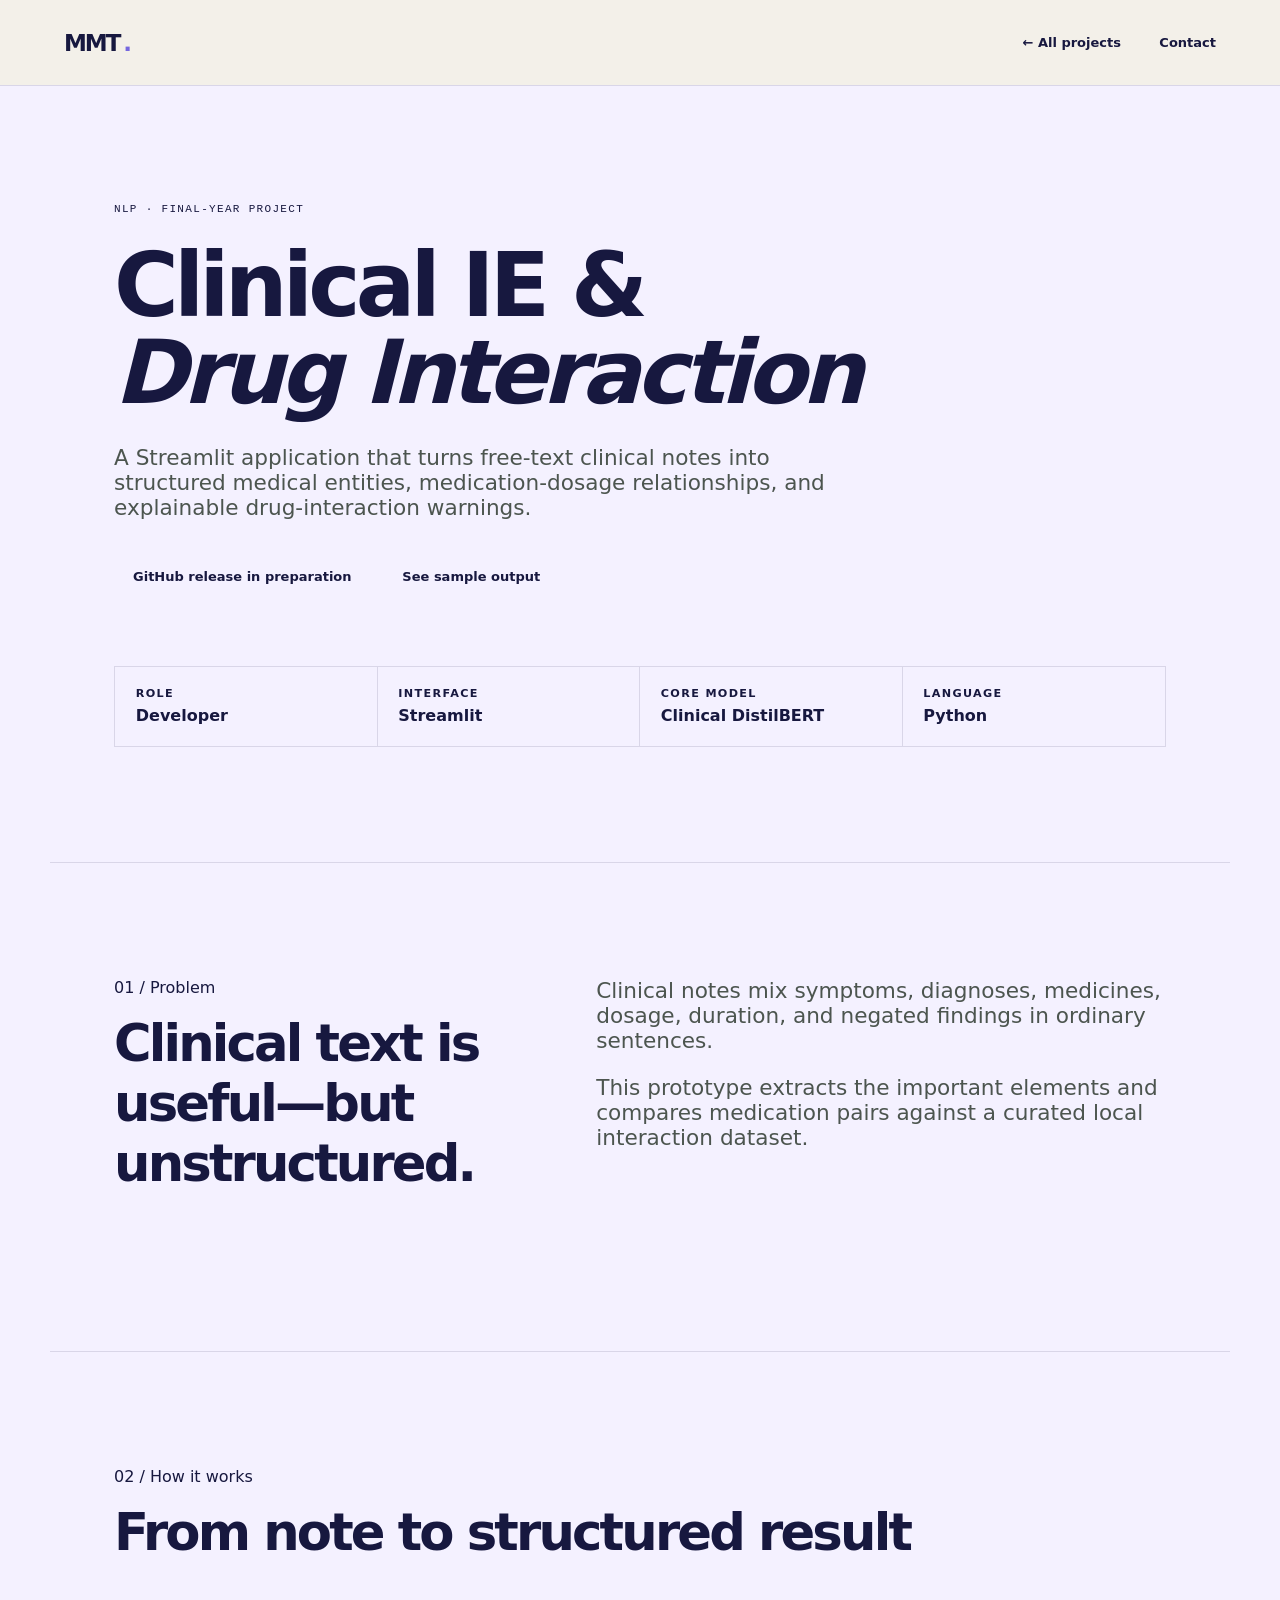
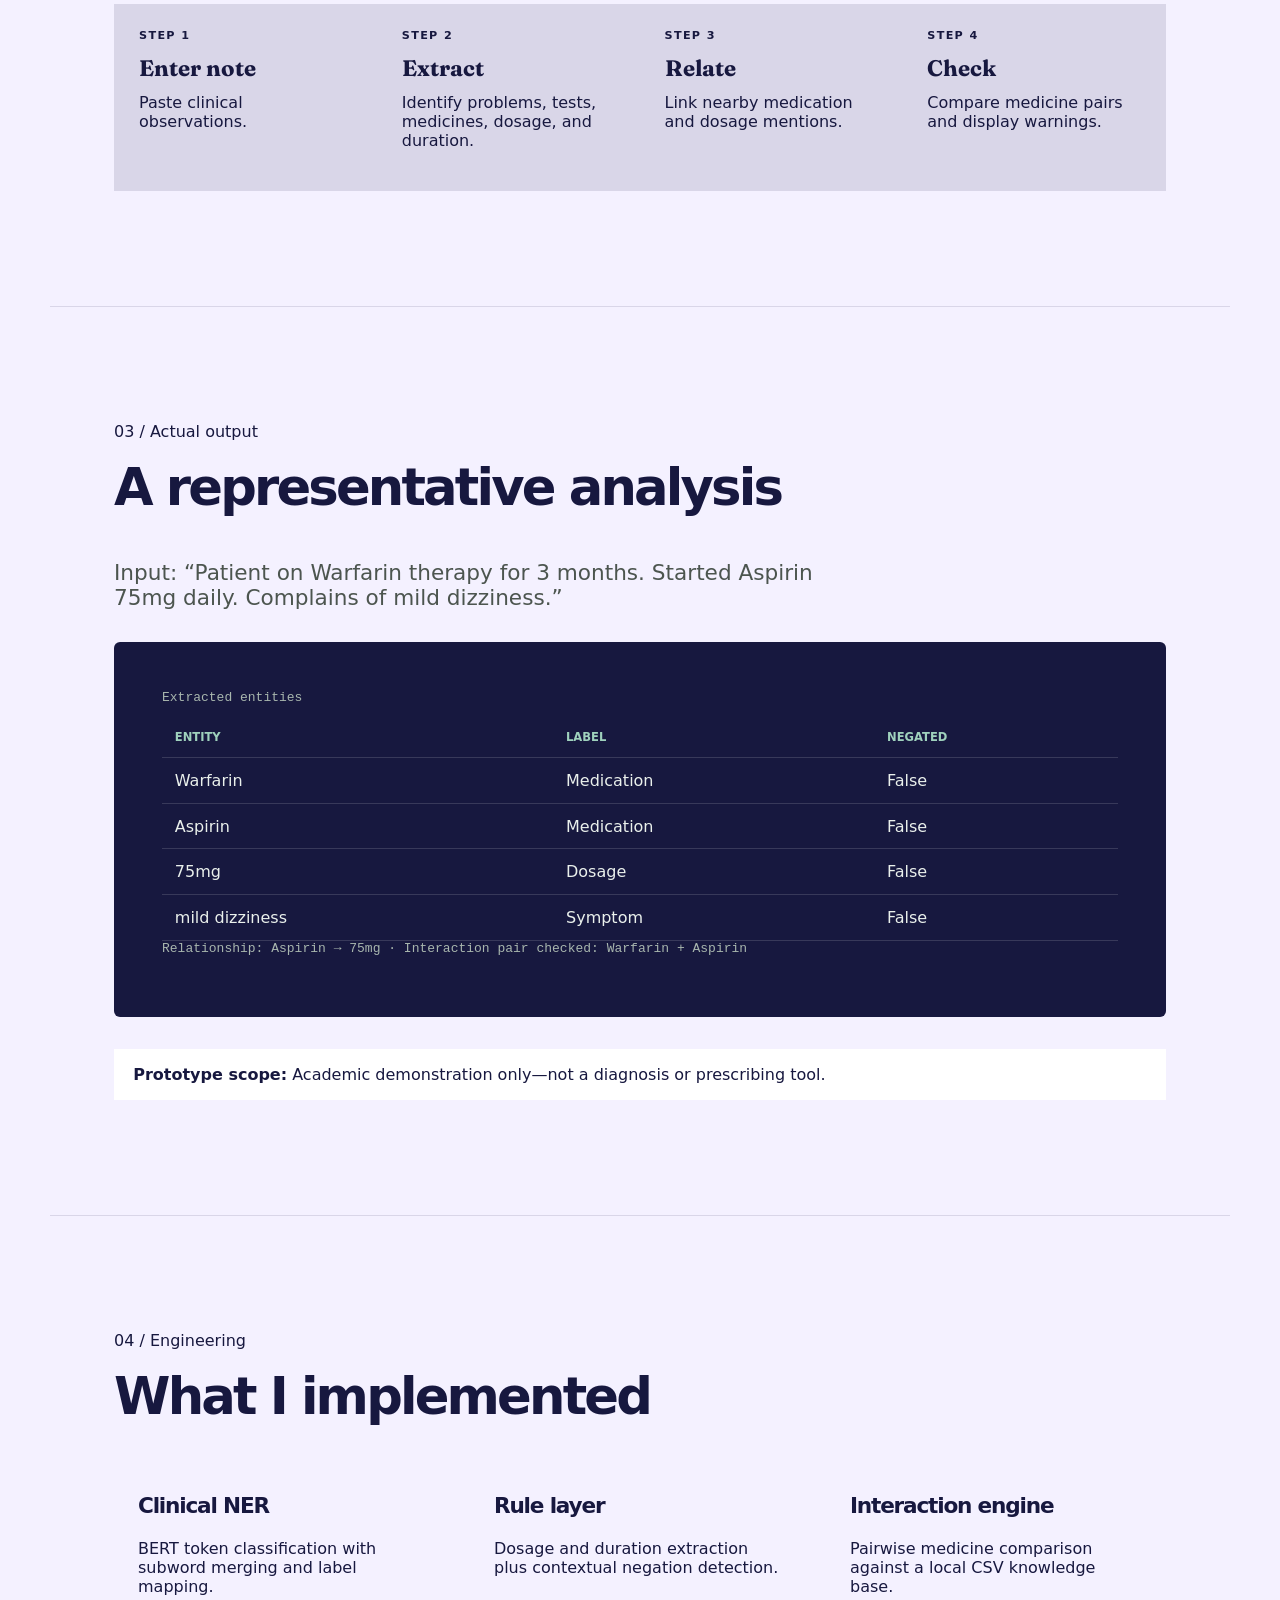
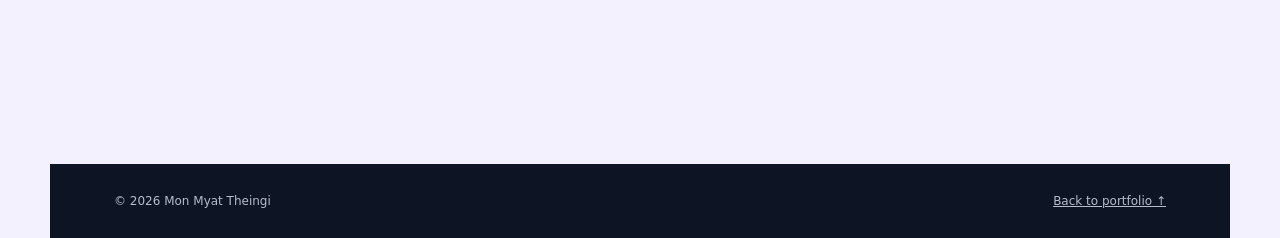
==== clinical-ie.html @ cabc3d81 "Redesign portfolio homepage and add project case studies" ====
<!doctype html><html lang="en"><head><meta charset="utf-8"><meta name="viewport" content="width=device-width,initial-scale=1"><meta name="description" content="Clinical information extraction project by Mon Myat Theingi"><title>Clinical IE & Drug Interaction | Mon Myat Theingi</title><link rel="preconnect" href="https://fonts.googleapis.com"><link rel="preconnect" href="https://fonts.gstatic.com" crossorigin><link href="https://fonts.googleapis.com/css2?family=DM+Sans:wght@400;500;600;700&family=Fraunces:opsz,wght@9..144,600&display=swap" rel="stylesheet"><link rel="stylesheet" href="case-study.css"></head><body>
<header class="site-header case-header"><a class="logo" href="index.html">MMT<span>.</span></a><nav><a href="index.html#projects">← All projects</a><a href="mailto:monmyattheingi288@gmail.com">Contact</a></nav></header><main class="case-main">
<section class="case-hero"><p class="eyebrow">NLP · Final-year project</p><h1>Clinical IE &<br><em>Drug Interaction</em></h1><p class="case-lead">A Streamlit application that turns free-text clinical notes into structured medical entities, medication-dosage relationships, and explainable drug-interaction warnings.</p><div class="case-actions"><span class="button primary">GitHub release in preparation</span><a class="button secondary" href="#demo">See sample output</a></div><div class="case-meta"><div><span>Role</span><strong>Developer</strong></div><div><span>Interface</span><strong>Streamlit</strong></div><div><span>Core model</span><strong>Clinical DistilBERT</strong></div><div><span>Language</span><strong>Python</strong></div></div></section>
<section class="case-section split"><div><p class="section-number">01 / Problem</p><h2>Clinical text is useful—but unstructured.</h2></div><div class="case-copy"><p>Clinical notes mix symptoms, diagnoses, medicines, dosage, duration, and negated findings in ordinary sentences.</p><p>This prototype extracts the important elements and compares medication pairs against a curated local interaction dataset.</p></div></section>
<section class="case-section"><p class="section-number">02 / How it works</p><h2>From note to structured result</h2><div class="flow"><div><span class="mini-label">Step 1</span><b>Enter note</b><p>Paste clinical observations.</p></div><div><span class="mini-label">Step 2</span><b>Extract</b><p>Identify problems, tests, medicines, dosage, and duration.</p></div><div><span class="mini-label">Step 3</span><b>Relate</b><p>Link nearby medication and dosage mentions.</p></div><div><span class="mini-label">Step 4</span><b>Check</b><p>Compare medicine pairs and display warnings.</p></div></div></section>
<section class="case-section" id="demo"><p class="section-number">03 / Actual output</p><h2>A representative analysis</h2><p class="case-copy">Input: “Patient on Warfarin therapy for 3 months. Started Aspirin 75mg daily. Complains of mild dizziness.”</p><div class="demo-panel"><p class="demo-note">Extracted entities</p><table class="demo-table"><thead><tr><th>Entity</th><th>Label</th><th>Negated</th></tr></thead><tbody><tr><td>Warfarin</td><td>Medication</td><td>False</td></tr><tr><td>Aspirin</td><td>Medication</td><td>False</td></tr><tr><td>75mg</td><td>Dosage</td><td>False</td></tr><tr><td>mild dizziness</td><td>Symptom</td><td>False</td></tr></tbody></table><p class="demo-note">Relationship: Aspirin → 75mg · Interaction pair checked: Warfarin + Aspirin</p></div><div class="note-box"><strong>Prototype scope:</strong> Academic demonstration only—not a diagnosis or prescribing tool.</div></section>
<section class="case-section"><p class="section-number">04 / Engineering</p><h2>What I implemented</h2><div class="result-grid"><article><h3>Clinical NER</h3><p>BERT token classification with subword merging and label mapping.</p></article><article><h3>Rule layer</h3><p>Dosage and duration extraction plus contextual negation detection.</p></article><article><h3>Interaction engine</h3><p>Pairwise medicine comparison against a local CSV knowledge base.</p></article></div></section></main><footer class="case-footer"><span>© 2026 Mon Myat Theingi</span><a href="index.html">Back to portfolio ↑</a></footer></body></html>
---- case-study.css ----
@import url("style.css");
.case-header{position:sticky;top:0;background:rgba(243,240,232,.94);backdrop-filter:blur(12px)}.case-main{max-width:1180px;margin:auto}.case-hero,.case-section{padding:clamp(4rem,9vw,8rem) clamp(1.25rem,5vw,4rem)}.case-hero h1{max-width:1000px}.case-lead,.case-copy{max-width:760px;font-size:clamp(1.05rem,2vw,1.35rem);color:#4c554f}.case-actions{display:flex;gap:.8rem;flex-wrap:wrap;margin-top:2rem}.case-meta{display:grid;grid-template-columns:repeat(4,1fr);border:1px solid var(--line);margin-top:4rem}.case-meta div{padding:1.3rem;border-right:1px solid var(--line)}.case-meta div:last-child{border:0}.case-meta span,.mini-label{display:block;color:var(--green);font-size:.7rem;font-weight:700;letter-spacing:.12em;text-transform:uppercase}.case-meta strong{display:block;margin-top:.35rem}.case-section{border-top:1px solid var(--line)}.case-section h2{font-size:clamp(2.3rem,4vw,4.5rem)}.split{display:grid;grid-template-columns:.8fr 1.2fr;gap:8vw}.flow{display:grid;grid-template-columns:repeat(4,1fr);gap:1px;background:var(--line);border:1px solid var(--line);margin-top:2.5rem}.flow div{background:var(--paper);padding:1.5rem;min-height:150px}.flow b{font-family:"Fraunces";font-size:1.4rem;display:block;margin:.7rem 0}.demo-panel{background:var(--ink);color:#eaf0ec;padding:clamp(1.2rem,4vw,3rem);border-radius:6px;margin-top:2rem;overflow:auto}.demo-note{color:#a8b6ae;font-family:monospace}.demo-table{width:100%;border-collapse:collapse;min-width:600px}.demo-table th,.demo-table td{text-align:left;padding:.8rem;border-bottom:1px solid rgba(255,255,255,.14)}.demo-table th{color:#9fd1bd;font-size:.72rem;text-transform:uppercase}.architecture{background:#fff;border:1px solid var(--line);padding:2rem;margin-top:2rem;font-family:monospace;line-height:2;text-align:center}.architecture span{display:inline-block;background:var(--card);padding:.35rem .7rem;border-radius:4px;margin:.2rem}.result-grid{display:grid;grid-template-columns:repeat(3,1fr);gap:1rem;margin-top:2rem}.result-grid article{padding:1.5rem;background:var(--card);min-height:180px}.result-grid h3{font-size:1.35rem}.case-image{width:100%;max-height:480px;object-fit:cover;border:1px solid var(--line);background:#fff;margin-top:2rem}.note-box{border-left:4px solid var(--orange);padding:1rem 1.2rem;background:#fff;margin-top:2rem}.case-footer{max-width:1180px;margin:auto}
@media(max-width:760px){.case-header nav{display:flex;position:static;background:none;padding:0;border:0}.case-header nav a:not(:last-child){display:none}.case-meta{grid-template-columns:1fr 1fr}.case-meta div:nth-child(2){border-right:0}.split,.flow,.result-grid{grid-template-columns:1fr}.split{gap:1.5rem}.flow div{min-height:auto}}
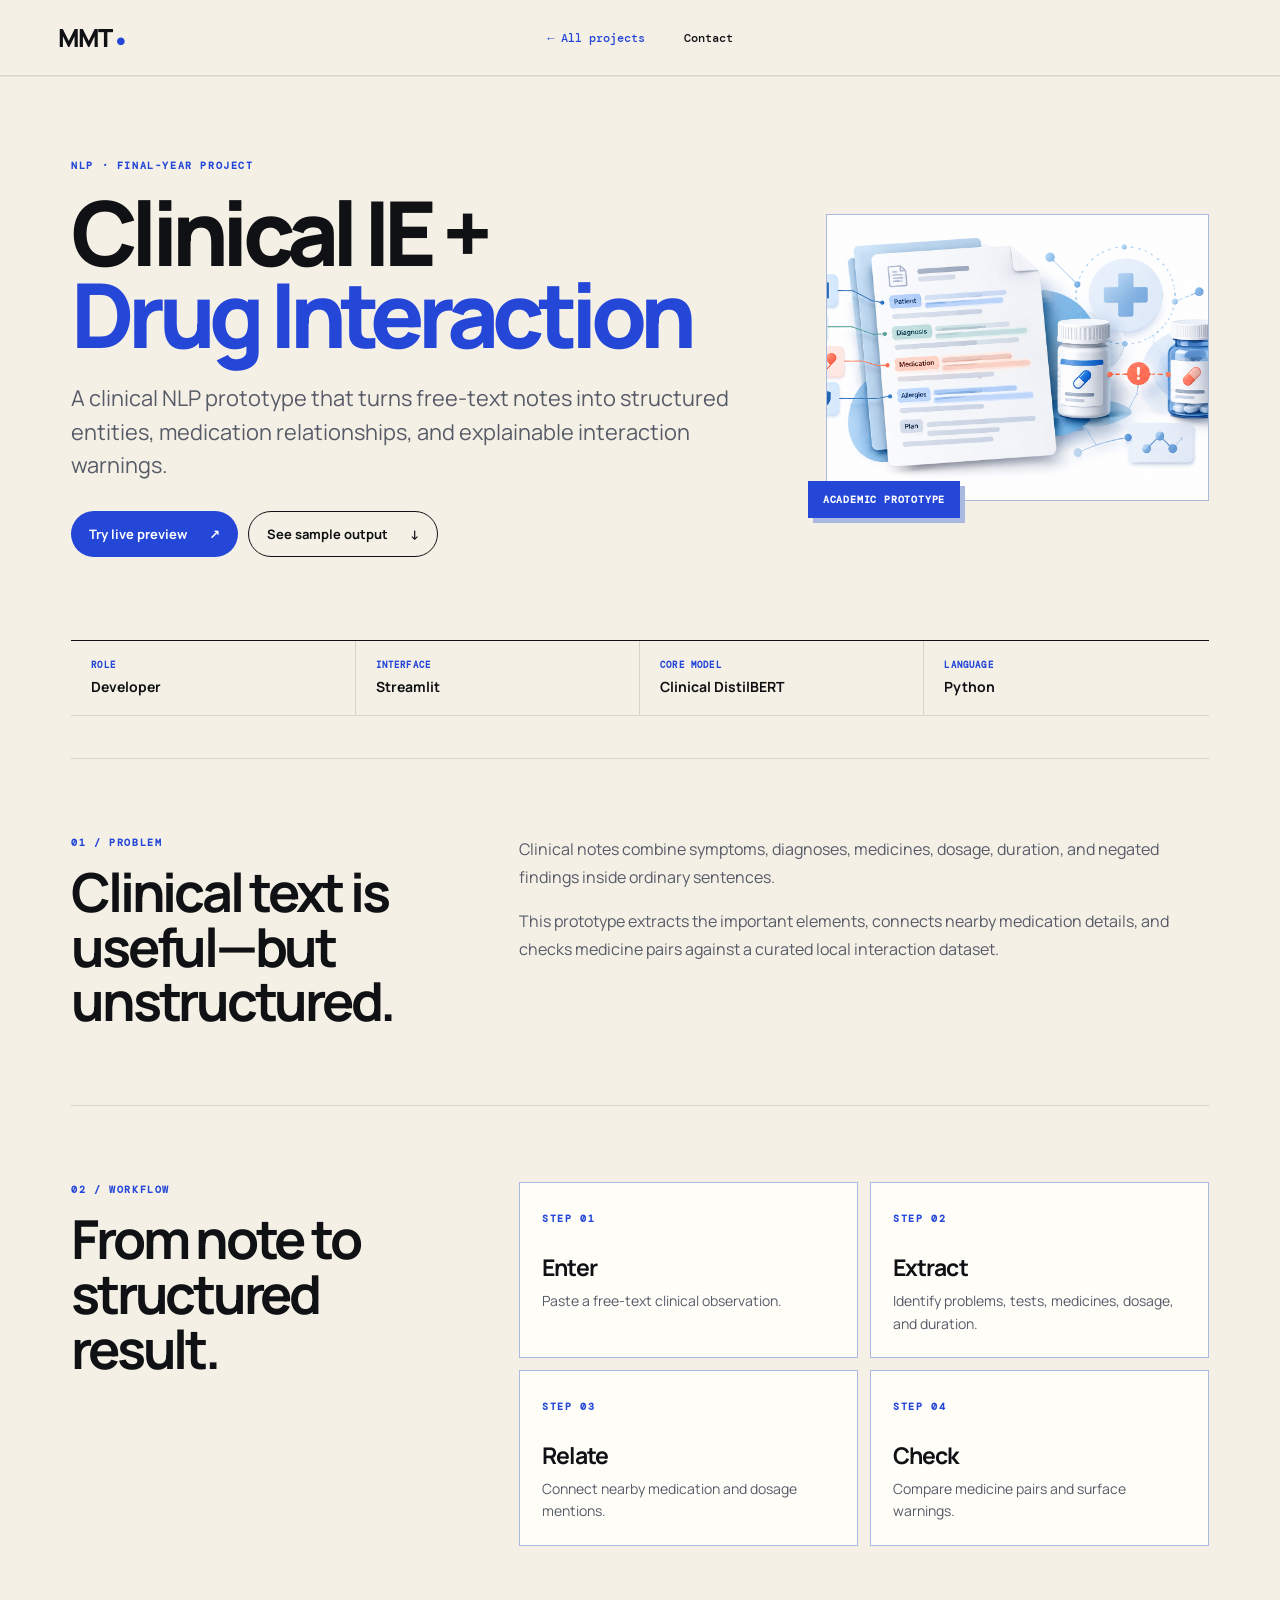
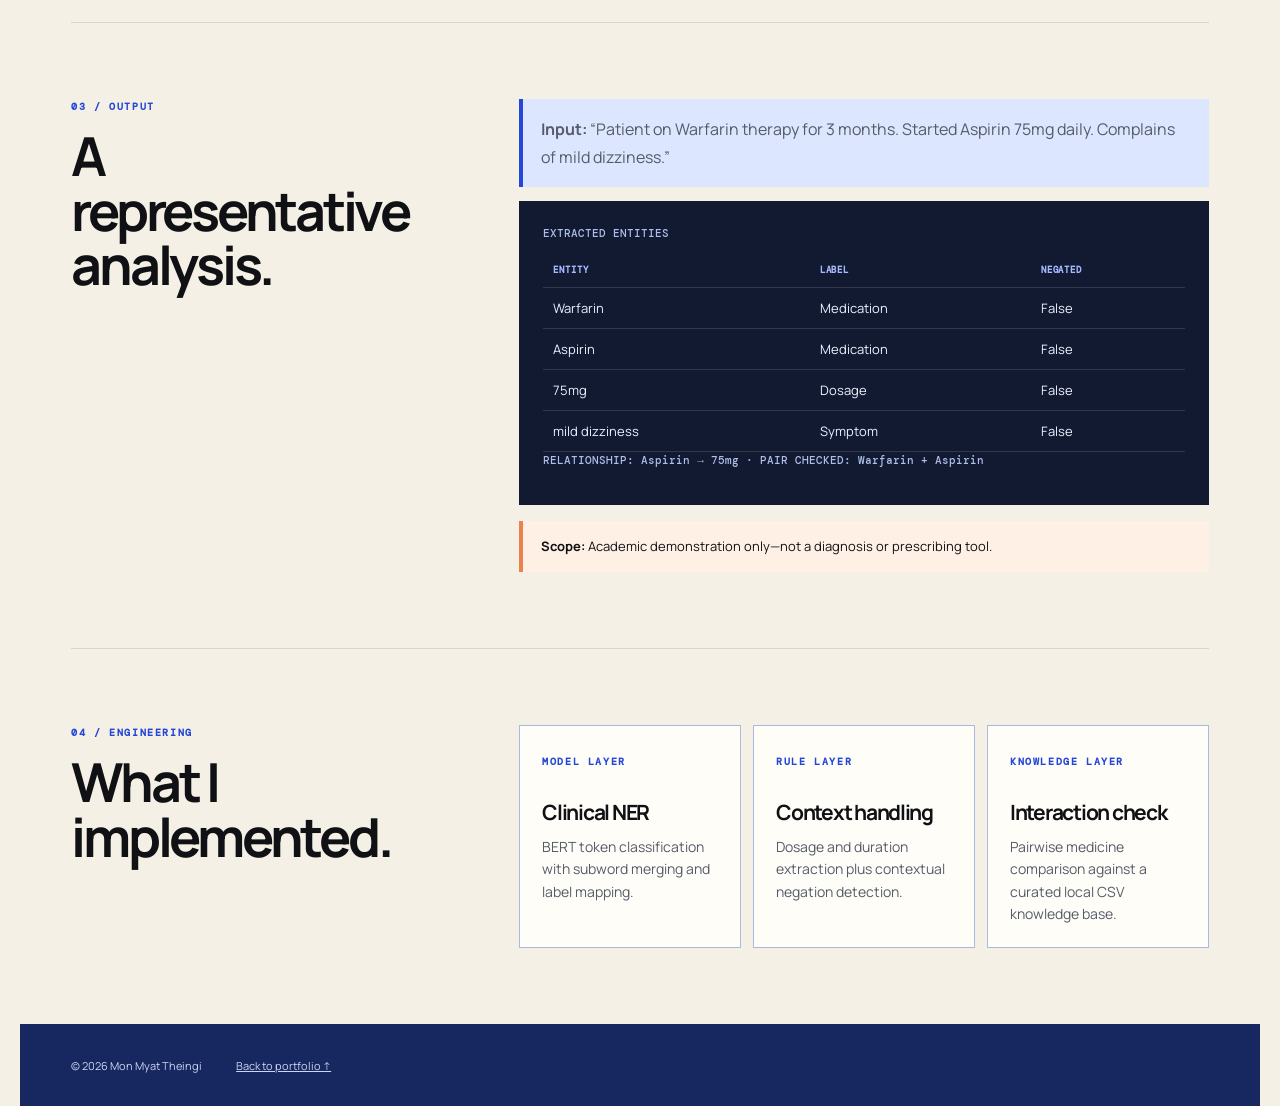
==== commit 2c7cf599: "Redesign project case studies" ====
--- a/clinical-ie.html
+++ b/clinical-ie.html
@@ -1,7 +1,108 @@
-<!doctype html><html lang="en"><head><meta charset="utf-8"><meta name="viewport" content="width=device-width,initial-scale=1"><meta name="description" content="Clinical information extraction project by Mon Myat Theingi"><title>Clinical IE & Drug Interaction | Mon Myat Theingi</title><link rel="preconnect" href="https://fonts.googleapis.com"><link rel="preconnect" href="https://fonts.gstatic.com" crossorigin><link href="https://fonts.googleapis.com/css2?family=DM+Sans:wght@400;500;600;700&family=Fraunces:opsz,wght@9..144,600&display=swap" rel="stylesheet"><link rel="stylesheet" href="case-study.css"></head><body>
-<header class="site-header case-header"><a class="logo" href="index.html">MMT<span>.</span></a><nav><a href="index.html#projects">← All projects</a><a href="mailto:monmyattheingi288@gmail.com">Contact</a></nav></header><main class="case-main">
-<section class="case-hero"><p class="eyebrow">NLP · Final-year project</p><h1>Clinical IE &<br><em>Drug Interaction</em></h1><p class="case-lead">A Streamlit application that turns free-text clinical notes into structured medical entities, medication-dosage relationships, and explainable drug-interaction warnings.</p><div class="case-actions"><span class="button primary">GitHub release in preparation</span><a class="button secondary" href="#demo">See sample output</a></div><div class="case-meta"><div><span>Role</span><strong>Developer</strong></div><div><span>Interface</span><strong>Streamlit</strong></div><div><span>Core model</span><strong>Clinical DistilBERT</strong></div><div><span>Language</span><strong>Python</strong></div></div></section>
-<section class="case-section split"><div><p class="section-number">01 / Problem</p><h2>Clinical text is useful—but unstructured.</h2></div><div class="case-copy"><p>Clinical notes mix symptoms, diagnoses, medicines, dosage, duration, and negated findings in ordinary sentences.</p><p>This prototype extracts the important elements and compares medication pairs against a curated local interaction dataset.</p></div></section>
-<section class="case-section"><p class="section-number">02 / How it works</p><h2>From note to structured result</h2><div class="flow"><div><span class="mini-label">Step 1</span><b>Enter note</b><p>Paste clinical observations.</p></div><div><span class="mini-label">Step 2</span><b>Extract</b><p>Identify problems, tests, medicines, dosage, and duration.</p></div><div><span class="mini-label">Step 3</span><b>Relate</b><p>Link nearby medication and dosage mentions.</p></div><div><span class="mini-label">Step 4</span><b>Check</b><p>Compare medicine pairs and display warnings.</p></div></div></section>
-<section class="case-section" id="demo"><p class="section-number">03 / Actual output</p><h2>A representative analysis</h2><p class="case-copy">Input: “Patient on Warfarin therapy for 3 months. Started Aspirin 75mg daily. Complains of mild dizziness.”</p><div class="demo-panel"><p class="demo-note">Extracted entities</p><table class="demo-table"><thead><tr><th>Entity</th><th>Label</th><th>Negated</th></tr></thead><tbody><tr><td>Warfarin</td><td>Medication</td><td>False</td></tr><tr><td>Aspirin</td><td>Medication</td><td>False</td></tr><tr><td>75mg</td><td>Dosage</td><td>False</td></tr><tr><td>mild dizziness</td><td>Symptom</td><td>False</td></tr></tbody></table><p class="demo-note">Relationship: Aspirin → 75mg · Interaction pair checked: Warfarin + Aspirin</p></div><div class="note-box"><strong>Prototype scope:</strong> Academic demonstration only—not a diagnosis or prescribing tool.</div></section>
-<section class="case-section"><p class="section-number">04 / Engineering</p><h2>What I implemented</h2><div class="result-grid"><article><h3>Clinical NER</h3><p>BERT token classification with subword merging and label mapping.</p></article><article><h3>Rule layer</h3><p>Dosage and duration extraction plus contextual negation detection.</p></article><article><h3>Interaction engine</h3><p>Pairwise medicine comparison against a local CSV knowledge base.</p></article></div></section></main><footer class="case-footer"><span>© 2026 Mon Myat Theingi</span><a href="index.html">Back to portfolio ↑</a></footer></body></html>
+<!doctype html>
+<html lang="en">
+<head>
+  <meta charset="utf-8">
+  <meta name="viewport" content="width=device-width,initial-scale=1">
+  <meta name="description" content="Clinical information extraction and drug-interaction project by Mon Myat Theingi">
+  <title>Clinical IE + Drug Interaction | Mon Myat Theingi</title>
+  <link rel="preconnect" href="https://fonts.googleapis.com">
+  <link rel="preconnect" href="https://fonts.gstatic.com" crossorigin>
+  <link href="https://fonts.googleapis.com/css2?family=DM+Mono:wght@400;500;600&family=Manrope:wght@400;500;600;700;800&display=swap" rel="stylesheet">
+  <link rel="stylesheet" href="case-study.css">
+</head>
+<body>
+  <header class="site-header case-header">
+    <a class="logo" href="index.html">MMT<span>●</span></a>
+    <nav class="case-nav" aria-label="Case study navigation">
+      <a href="index.html#projects">← All projects</a>
+      <a href="mailto:monmyattheingi288@gmail.com">Contact</a>
+    </nav>
+  </header>
+
+  <main class="case-main">
+    <section class="case-hero">
+      <div>
+        <p class="case-kicker">NLP · Final-year project</p>
+        <h1>Clinical IE +<br><em>Drug Interaction</em></h1>
+        <p class="case-lead">A clinical NLP prototype that turns free-text notes into structured entities, medication relationships, and explainable interaction warnings.</p>
+        <div class="case-actions">
+          <a class="button primary" href="projects/clinical/index.html">Try live preview <span>↗</span></a>
+          <a class="button secondary" href="#output">See sample output <span>↓</span></a>
+        </div>
+      </div>
+      <aside class="hero-aside">
+        <img src="assets/clinical-preview-v2.png" alt="Clinical information extraction project preview">
+        <span class="hero-status">Academic prototype</span>
+      </aside>
+      <div class="case-meta" aria-label="Project details">
+        <div><span>Role</span><strong>Developer</strong></div>
+        <div><span>Interface</span><strong>Streamlit</strong></div>
+        <div><span>Core model</span><strong>Clinical DistilBERT</strong></div>
+        <div><span>Language</span><strong>Python</strong></div>
+      </div>
+    </section>
+
+    <section class="case-section">
+      <div class="section-heading">
+        <p class="section-number">01 / Problem</p>
+        <h2>Clinical text is useful—but unstructured.</h2>
+      </div>
+      <div class="section-body">
+        <p>Clinical notes combine symptoms, diagnoses, medicines, dosage, duration, and negated findings inside ordinary sentences.</p>
+        <p>This prototype extracts the important elements, connects nearby medication details, and checks medicine pairs against a curated local interaction dataset.</p>
+      </div>
+    </section>
+
+    <section class="case-section">
+      <div class="section-heading">
+        <p class="section-number">02 / Workflow</p>
+        <h2>From note to structured result.</h2>
+      </div>
+      <div class="section-body flow">
+        <article><span class="mini-label">Step 01</span><b>Enter</b><p>Paste a free-text clinical observation.</p></article>
+        <article><span class="mini-label">Step 02</span><b>Extract</b><p>Identify problems, tests, medicines, dosage, and duration.</p></article>
+        <article><span class="mini-label">Step 03</span><b>Relate</b><p>Connect nearby medication and dosage mentions.</p></article>
+        <article><span class="mini-label">Step 04</span><b>Check</b><p>Compare medicine pairs and surface warnings.</p></article>
+      </div>
+    </section>
+
+    <section class="case-section" id="output">
+      <div class="section-heading">
+        <p class="section-number">03 / Output</p>
+        <h2>A representative analysis.</h2>
+      </div>
+      <div class="section-body">
+        <p class="demo-input"><strong>Input:</strong> “Patient on Warfarin therapy for 3 months. Started Aspirin 75mg daily. Complains of mild dizziness.”</p>
+        <div class="demo-panel">
+          <p class="demo-note">EXTRACTED ENTITIES</p>
+          <table class="demo-table">
+            <thead><tr><th>Entity</th><th>Label</th><th>Negated</th></tr></thead>
+            <tbody>
+              <tr><td>Warfarin</td><td>Medication</td><td>False</td></tr>
+              <tr><td>Aspirin</td><td>Medication</td><td>False</td></tr>
+              <tr><td>75mg</td><td>Dosage</td><td>False</td></tr>
+              <tr><td>mild dizziness</td><td>Symptom</td><td>False</td></tr>
+            </tbody>
+          </table>
+          <p class="demo-note">RELATIONSHIP: Aspirin → 75mg · PAIR CHECKED: Warfarin + Aspirin</p>
+        </div>
+        <div class="note-box"><strong>Scope:</strong> Academic demonstration only—not a diagnosis or prescribing tool.</div>
+      </div>
+    </section>
+
+    <section class="case-section">
+      <div class="section-heading">
+        <p class="section-number">04 / Engineering</p>
+        <h2>What I implemented.</h2>
+      </div>
+      <div class="section-body result-grid">
+        <article><span class="mini-label">Model layer</span><h3>Clinical NER</h3><p>BERT token classification with subword merging and label mapping.</p></article>
+        <article><span class="mini-label">Rule layer</span><h3>Context handling</h3><p>Dosage and duration extraction plus contextual negation detection.</p></article>
+        <article><span class="mini-label">Knowledge layer</span><h3>Interaction check</h3><p>Pairwise medicine comparison against a curated local CSV knowledge base.</p></article>
+      </div>
+    </section>
+  </main>
+
+  <footer class="case-footer"><span>© 2026 Mon Myat Theingi</span><a href="index.html">Back to portfolio ↑</a></footer>
+</body>
+</html>
--- a/case-study.css
+++ b/case-study.css
@@ -1,3 +1,189 @@
 @import url("style.css");
-.case-header{position:sticky;top:0;background:rgba(243,240,232,.94);backdrop-filter:blur(12px)}.case-main{max-width:1180px;margin:auto}.case-hero,.case-section{padding:clamp(4rem,9vw,8rem) clamp(1.25rem,5vw,4rem)}.case-hero h1{max-width:1000px}.case-lead,.case-copy{max-width:760px;font-size:clamp(1.05rem,2vw,1.35rem);color:#4c554f}.case-actions{display:flex;gap:.8rem;flex-wrap:wrap;margin-top:2rem}.case-meta{display:grid;grid-template-columns:repeat(4,1fr);border:1px solid var(--line);margin-top:4rem}.case-meta div{padding:1.3rem;border-right:1px solid var(--line)}.case-meta div:last-child{border:0}.case-meta span,.mini-label{display:block;color:var(--green);font-size:.7rem;font-weight:700;letter-spacing:.12em;text-transform:uppercase}.case-meta strong{display:block;margin-top:.35rem}.case-section{border-top:1px solid var(--line)}.case-section h2{font-size:clamp(2.3rem,4vw,4.5rem)}.split{display:grid;grid-template-columns:.8fr 1.2fr;gap:8vw}.flow{display:grid;grid-template-columns:repeat(4,1fr);gap:1px;background:var(--line);border:1px solid var(--line);margin-top:2.5rem}.flow div{background:var(--paper);padding:1.5rem;min-height:150px}.flow b{font-family:"Fraunces";font-size:1.4rem;display:block;margin:.7rem 0}.demo-panel{background:var(--ink);color:#eaf0ec;padding:clamp(1.2rem,4vw,3rem);border-radius:6px;margin-top:2rem;overflow:auto}.demo-note{color:#a8b6ae;font-family:monospace}.demo-table{width:100%;border-collapse:collapse;min-width:600px}.demo-table th,.demo-table td{text-align:left;padding:.8rem;border-bottom:1px solid rgba(255,255,255,.14)}.demo-table th{color:#9fd1bd;font-size:.72rem;text-transform:uppercase}.architecture{background:#fff;border:1px solid var(--line);padding:2rem;margin-top:2rem;font-family:monospace;line-height:2;text-align:center}.architecture span{display:inline-block;background:var(--card);padding:.35rem .7rem;border-radius:4px;margin:.2rem}.result-grid{display:grid;grid-template-columns:repeat(3,1fr);gap:1rem;margin-top:2rem}.result-grid article{padding:1.5rem;background:var(--card);min-height:180px}.result-grid h3{font-size:1.35rem}.case-image{width:100%;max-height:480px;object-fit:cover;border:1px solid var(--line);background:#fff;margin-top:2rem}.note-box{border-left:4px solid var(--orange);padding:1rem 1.2rem;background:#fff;margin-top:2rem}.case-footer{max-width:1180px;margin:auto}
-@media(max-width:760px){.case-header nav{display:flex;position:static;background:none;padding:0;border:0}.case-header nav a:not(:last-child){display:none}.case-meta{grid-template-columns:1fr 1fr}.case-meta div:nth-child(2){border-right:0}.split,.flow,.result-grid{grid-template-columns:1fr}.split{gap:1.5rem}.flow div{min-height:auto}}
+
+:root {
+  --case-card: #fffdf8;
+  --case-blue-soft: #dce6ff;
+  --case-blue-line: #a9b9df;
+  --case-text-soft: #565b68;
+}
+
+body { background: var(--paper); }
+.case-header { position: sticky; top: 0; z-index: 100; }
+.case-header .case-nav { justify-self: end; }
+.case-header .case-nav a:first-child { color: var(--blue); }
+.case-main { max-width: 1240px; margin: 0 auto; padding: 0 clamp(22px, 4vw, 58px); }
+
+.case-hero {
+  display: grid;
+  grid-template-columns: minmax(0, 1.15fr) minmax(300px, .65fr);
+  gap: clamp(36px, 6vw, 84px);
+  align-items: center;
+  padding: clamp(54px, 7vw, 82px) 0 42px;
+}
+.case-hero > * { min-width: 0; }
+.case-kicker,.section-number,.mini-label {
+  font: 600 10px/1.5 "DM Mono", monospace;
+  text-transform: uppercase;
+  letter-spacing: .16em;
+  color: var(--blue);
+}
+.case-kicker { margin-bottom: 18px; }
+.case-hero h1 {
+  max-width: 760px;
+  margin: 0;
+  font-size: clamp(52px, 7vw, 96px);
+  line-height: .92;
+  letter-spacing: -.075em;
+  white-space: normal;
+}
+.case-hero h1 em { color: var(--blue); font-style: normal; }
+.case-lead {
+  max-width: 720px;
+  margin: 26px 0 0;
+  font-size: clamp(17px, 1.7vw, 22px);
+  line-height: 1.55;
+  color: var(--case-text-soft);
+}
+.case-actions { display: flex; gap: 10px; flex-wrap: wrap; margin-top: 28px; }
+.case-actions .button { min-height: 46px; padding: 12px 18px; gap: 22px; }
+.case-actions .primary { background: var(--blue); color: #fff; }
+.case-actions .secondary { border: 1px solid var(--ink); }
+
+.hero-aside { position: relative; }
+.hero-aside img {
+  width: 100%;
+  aspect-ratio: 4 / 3;
+  object-fit: cover;
+  background: #fff;
+  border: 1px solid var(--case-blue-line);
+}
+.hero-aside.legal img { object-fit: contain; padding: 16px; }
+.hero-status {
+  position: absolute;
+  left: -18px;
+  bottom: -17px;
+  background: var(--blue);
+  color: #fff;
+  padding: 12px 15px;
+  box-shadow: 5px 5px 0 #a9b9df;
+  font: 600 10px "DM Mono", monospace;
+  text-transform: uppercase;
+  letter-spacing: .08em;
+}
+
+.case-meta {
+  grid-column: 1 / -1;
+  display: grid;
+  grid-template-columns: repeat(4, 1fr);
+  border-top: 1px solid var(--ink);
+  border-bottom: 1px solid var(--line);
+  margin-top: 6px;
+}
+.case-meta div { min-width: 0; padding: 18px 20px; border-right: 1px solid var(--line); }
+.case-meta div:last-child { border-right: 0; }
+.case-meta span { display: block; margin-bottom: 7px; font: 600 9px "DM Mono", monospace; text-transform: uppercase; letter-spacing: .13em; color: var(--blue); }
+.case-meta strong { display: block; font-size: 14px; line-height: 1.35; }
+
+.case-section {
+  display: grid;
+  grid-template-columns: minmax(220px, .7fr) minmax(0, 1.3fr);
+  gap: clamp(32px, 6vw, 82px);
+  padding: clamp(52px, 6vw, 76px) 0;
+  border-top: 1px solid var(--line);
+}
+.case-section:first-of-type { border-top: 0; }
+.section-heading { max-width: 440px; }
+.section-number { margin-bottom: 15px; }
+.case-section h2 { margin: 0; font-size: clamp(34px, 4.2vw, 58px); line-height: 1.02; }
+.section-body { min-width: 0; align-self: start; }
+.section-body > p { max-width: 760px; font-size: 16px; line-height: 1.75; color: var(--case-text-soft); }
+.section-body > p:last-child { margin-bottom: 0; }
+
+.flow { display: grid; grid-template-columns: repeat(2, 1fr); gap: 12px; }
+.flow article,.result-grid article {
+  background: var(--case-card);
+  border: 1px solid var(--case-blue-line);
+  padding: 22px;
+}
+.flow article { min-height: 150px; }
+.flow b { display: block; margin: 24px 0 7px; font-size: 23px; letter-spacing: -.04em; }
+.flow p,.result-grid p { margin: 0; color: var(--case-text-soft); font-size: 14px; line-height: 1.6; }
+
+.demo-input {
+  margin: 0 0 14px;
+  padding: 16px 18px;
+  background: var(--case-blue-soft);
+  border-left: 4px solid var(--blue);
+  font-size: 14px;
+  line-height: 1.6;
+}
+.demo-panel { background: #121a32; color: #edf1ff; padding: 24px; overflow: auto; }
+.demo-note { color: #aebde9; font: 500 11px/1.6 "DM Mono", monospace; }
+.demo-table { width: 100%; min-width: 520px; border-collapse: collapse; }
+.demo-table th,.demo-table td { text-align: left; padding: 11px 10px; border-bottom: 1px solid rgba(255,255,255,.13); }
+.demo-table th { color: #a8baff; font: 600 9px "DM Mono", monospace; text-transform: uppercase; letter-spacing: .1em; }
+.demo-table td { font-size: 13px; }
+
+.result-grid { display: grid; grid-template-columns: repeat(3, 1fr); gap: 12px; }
+.result-grid article { min-height: 165px; }
+.result-grid h3 { margin: 28px 0 10px; font-size: 21px; }
+.note-box { margin-top: 16px; padding: 15px 18px; border-left: 4px solid #e9824d; background: #fff0e6; font-size: 13px; line-height: 1.6; }
+
+.architecture { display: grid; grid-template-columns: repeat(5, 1fr); gap: 8px; }
+.architecture span {
+  min-height: 82px;
+  display: flex;
+  align-items: center;
+  justify-content: center;
+  padding: 12px;
+  text-align: center;
+  background: var(--case-card);
+  border: 1px solid var(--case-blue-line);
+  font: 600 10px/1.45 "DM Mono", monospace;
+}
+.architecture span:not(:last-child)::after { content: "→"; position: absolute; }
+.architecture span { position: relative; }
+.architecture span:not(:last-child)::after { right: -9px; color: var(--blue); z-index: 2; }
+.architecture + .architecture { margin-top: 8px; grid-template-columns: repeat(3, 1fr); }
+
+.stack-list { border-top: 1px solid var(--ink); }
+.stack-row { display: grid; grid-template-columns: 150px 1fr; gap: 24px; padding: 17px 0; border-bottom: 1px solid var(--line); }
+.stack-row strong { color: var(--blue); font: 600 10px "DM Mono", monospace; text-transform: uppercase; letter-spacing: .1em; }
+.stack-row p { margin: 0; color: var(--case-text-soft); line-height: 1.55; }
+
+.case-footer { max-width: 1240px; margin: 0 auto; padding-left: clamp(22px, 4vw, 58px); padding-right: clamp(22px, 4vw, 58px); }
+
+@media (max-width: 850px) {
+  .case-header { grid-template-columns: 1fr auto; }
+  .case-header .case-nav { display: flex; position: static; padding: 0; background: none; border: 0; }
+  .case-hero { grid-template-columns: 1fr; padding-top: 44px; gap: 34px; }
+  .hero-aside { max-width: 520px; }
+  .case-meta { grid-template-columns: repeat(2, 1fr); }
+  .case-meta div:nth-child(2) { border-right: 0; }
+  .case-meta div:nth-child(-n+2) { border-bottom: 1px solid var(--line); }
+  .case-section { grid-template-columns: 1fr; gap: 28px; }
+  .section-heading { max-width: 680px; }
+  .result-grid { grid-template-columns: 1fr; }
+  .result-grid article { min-height: 0; }
+  .architecture { grid-template-columns: 1fr; }
+  .architecture + .architecture { grid-template-columns: 1fr; }
+  .architecture span:not(:last-child)::after { content: "↓"; right: auto; left: 50%; bottom: -11px; }
+}
+
+@media (max-width: 560px) {
+  .case-header .case-nav a:last-child { display: none; }
+  .case-main { width: 100vw; max-width: 100vw; padding-left: 18px; padding-right: 18px; overflow: hidden; }
+  .case-hero,.case-section { width: calc(100% - 36px); }
+  .case-hero { display: block; padding-top: 34px; padding-bottom: 30px; }
+  .case-hero h1 { font-size: 44px; line-height: .96; overflow-wrap: anywhere; }
+  .case-lead { width: 100%; max-width: 100%; font-size: 16px; overflow-wrap: anywhere; }
+  .hero-aside { width: 100%; margin-top: 34px; }
+  .hero-status { left: 10px; }
+  .case-meta { width: 100%; margin-top: 42px; }
+  .case-meta div { padding: 15px 12px; }
+  .case-section { padding: 44px 0; }
+  .flow { grid-template-columns: 1fr; }
+  .flow article { min-height: 0; }
+  .stack-row { grid-template-columns: 1fr; gap: 7px; }
+  .case-footer { padding-left: 18px; padding-right: 18px; }
+}
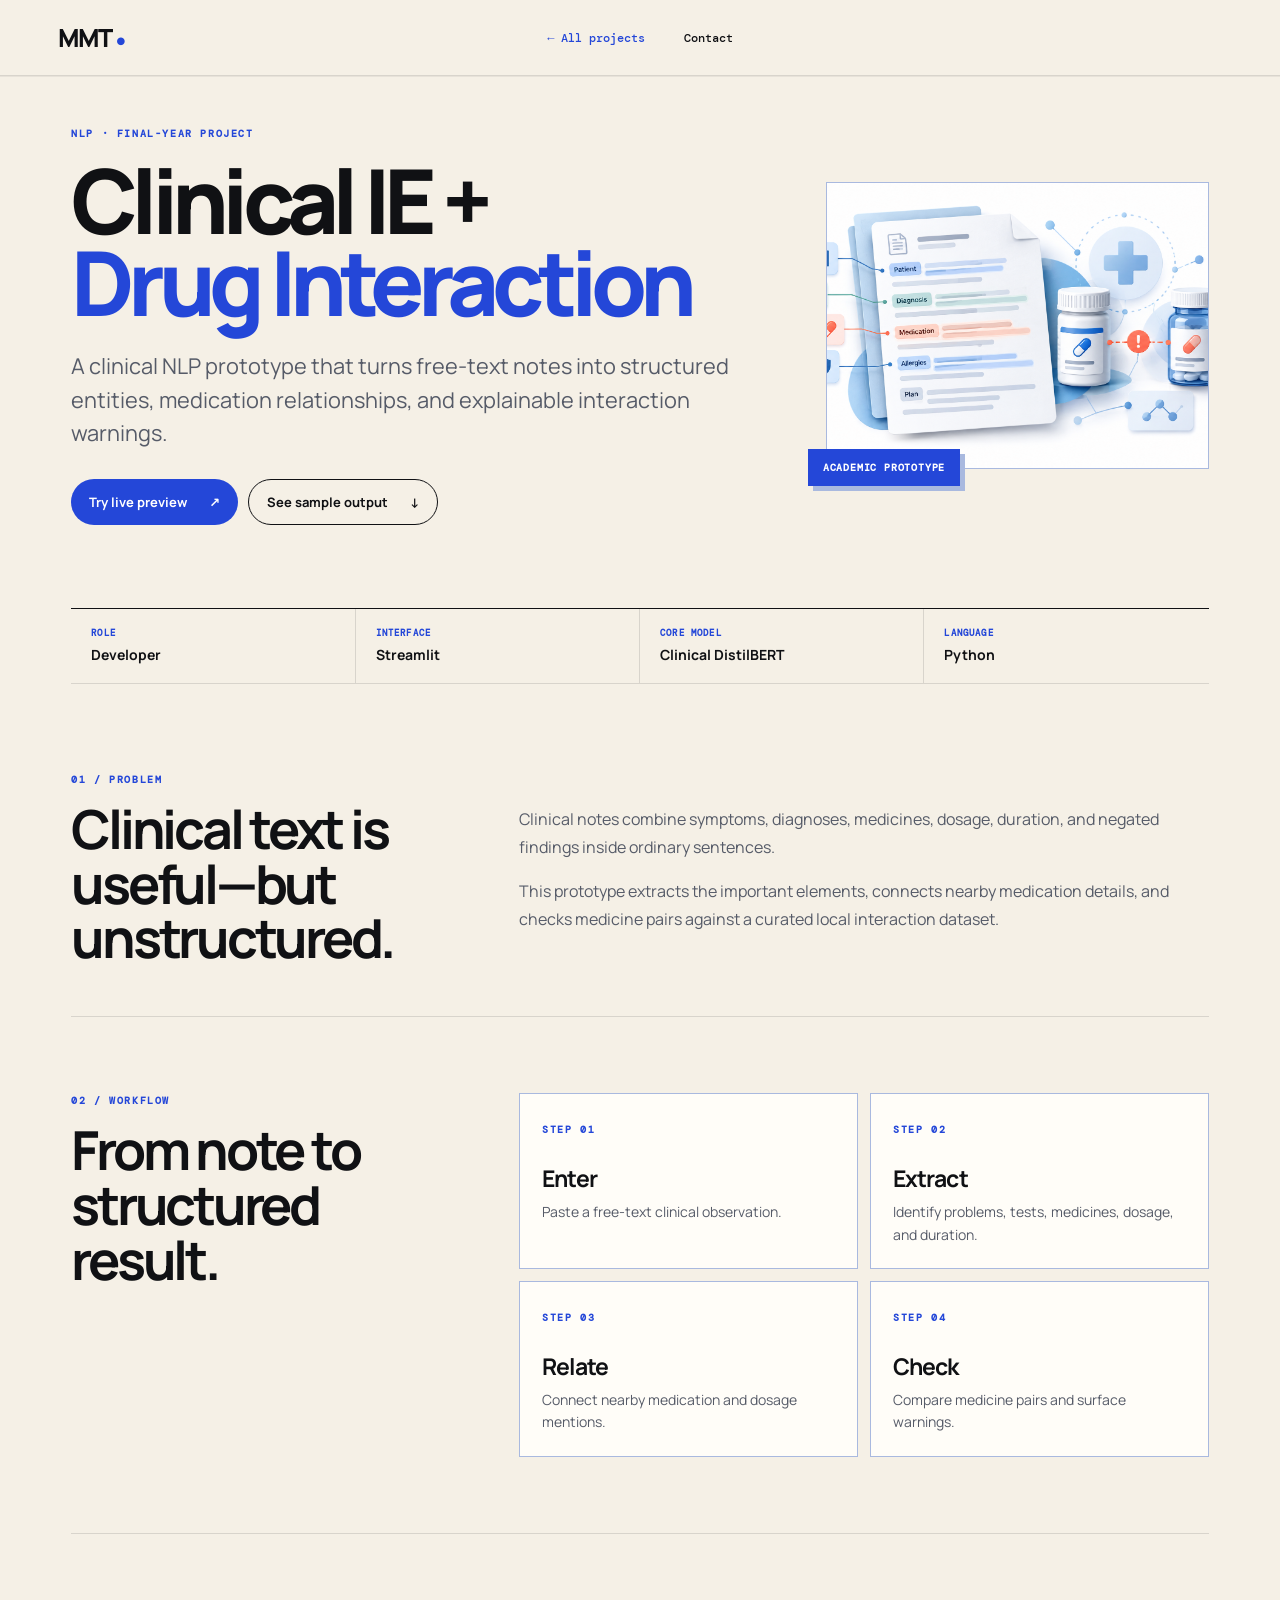
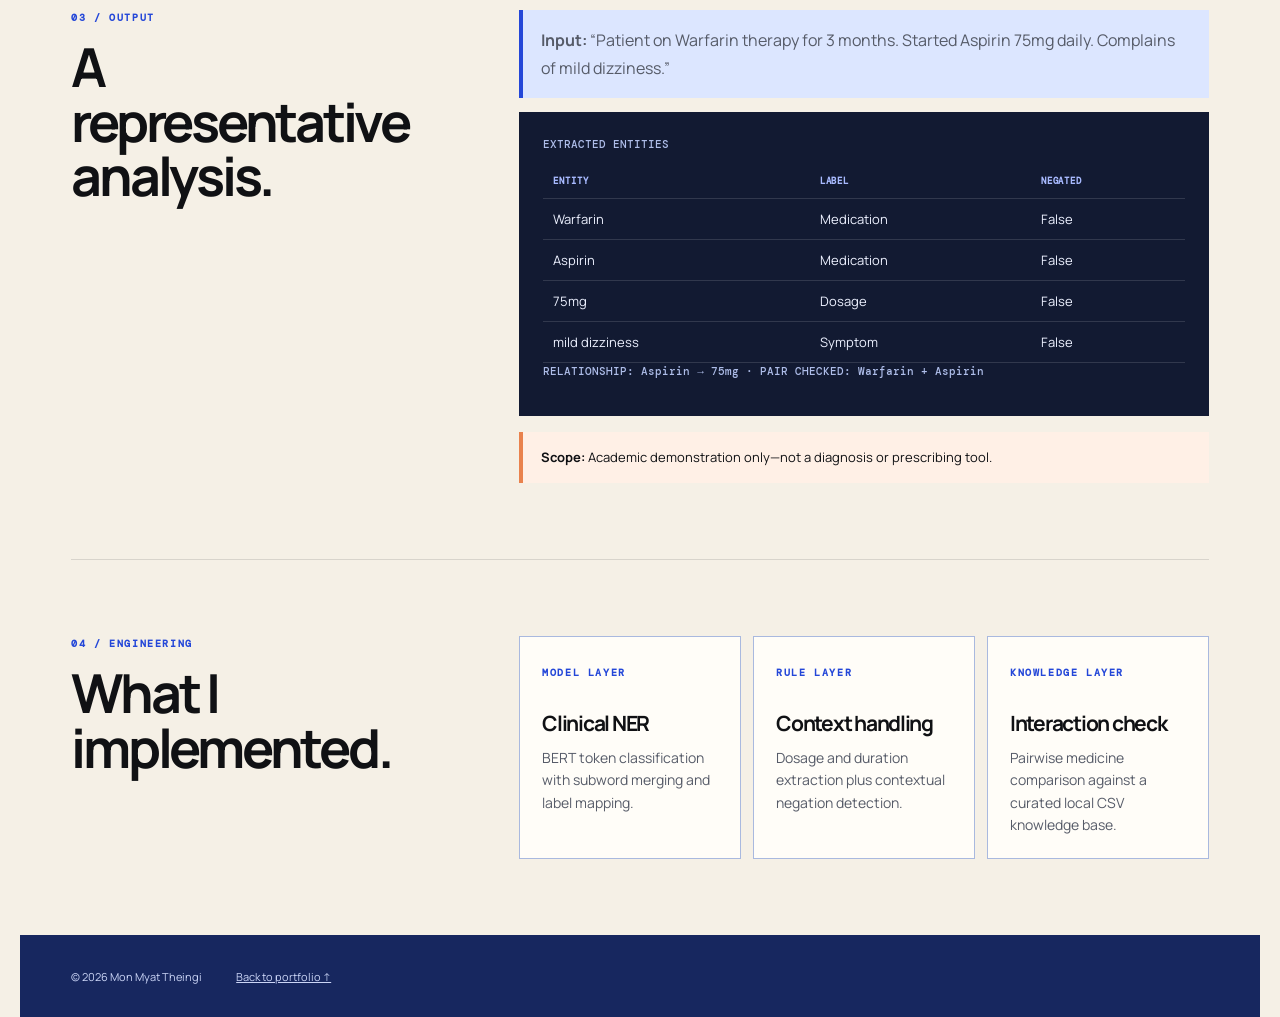
==== commit ebf271eb: "Tighten case study spacing and align problem sections" ====
--- a/clinical-ie.html
+++ b/clinical-ie.html
@@ -8,7 +8,7 @@
   <link rel="preconnect" href="https://fonts.googleapis.com">
   <link rel="preconnect" href="https://fonts.gstatic.com" crossorigin>
   <link href="https://fonts.googleapis.com/css2?family=DM+Mono:wght@400;500;600&family=Manrope:wght@400;500;600;700;800&display=swap" rel="stylesheet">
-  <link rel="stylesheet" href="case-study.css">
+  <link rel="stylesheet" href="case-study.css?v=20261007-3">
 </head>
 <body>
   <header class="site-header case-header">
--- a/case-study.css
+++ b/case-study.css
@@ -18,7 +18,7 @@
   grid-template-columns: minmax(0, 1.15fr) minmax(300px, .65fr);
   gap: clamp(36px, 6vw, 84px);
   align-items: center;
-  padding: clamp(54px, 7vw, 82px) 0 42px;
+  padding: clamp(34px, 4vw, 50px) 0 38px;
 }
 .case-hero > * { min-width: 0; }
 .case-kicker,.section-number,.mini-label {
@@ -91,7 +91,14 @@
   padding: clamp(52px, 6vw, 76px) 0;
   border-top: 1px solid var(--line);
 }
-.case-section:first-of-type { border-top: 0; }
+.case-hero + .case-section {
+  align-items: center;
+  padding-top: clamp(38px, 4vw, 50px);
+  padding-bottom: clamp(38px, 4vw, 50px);
+  border-top: 0;
+}
+.case-hero + .case-section .section-heading,
+.case-hero + .case-section .section-body { align-self: center; }
 .section-heading { max-width: 440px; }
 .section-number { margin-bottom: 15px; }
 .case-section h2 { margin: 0; font-size: clamp(34px, 4.2vw, 58px); line-height: 1.02; }
